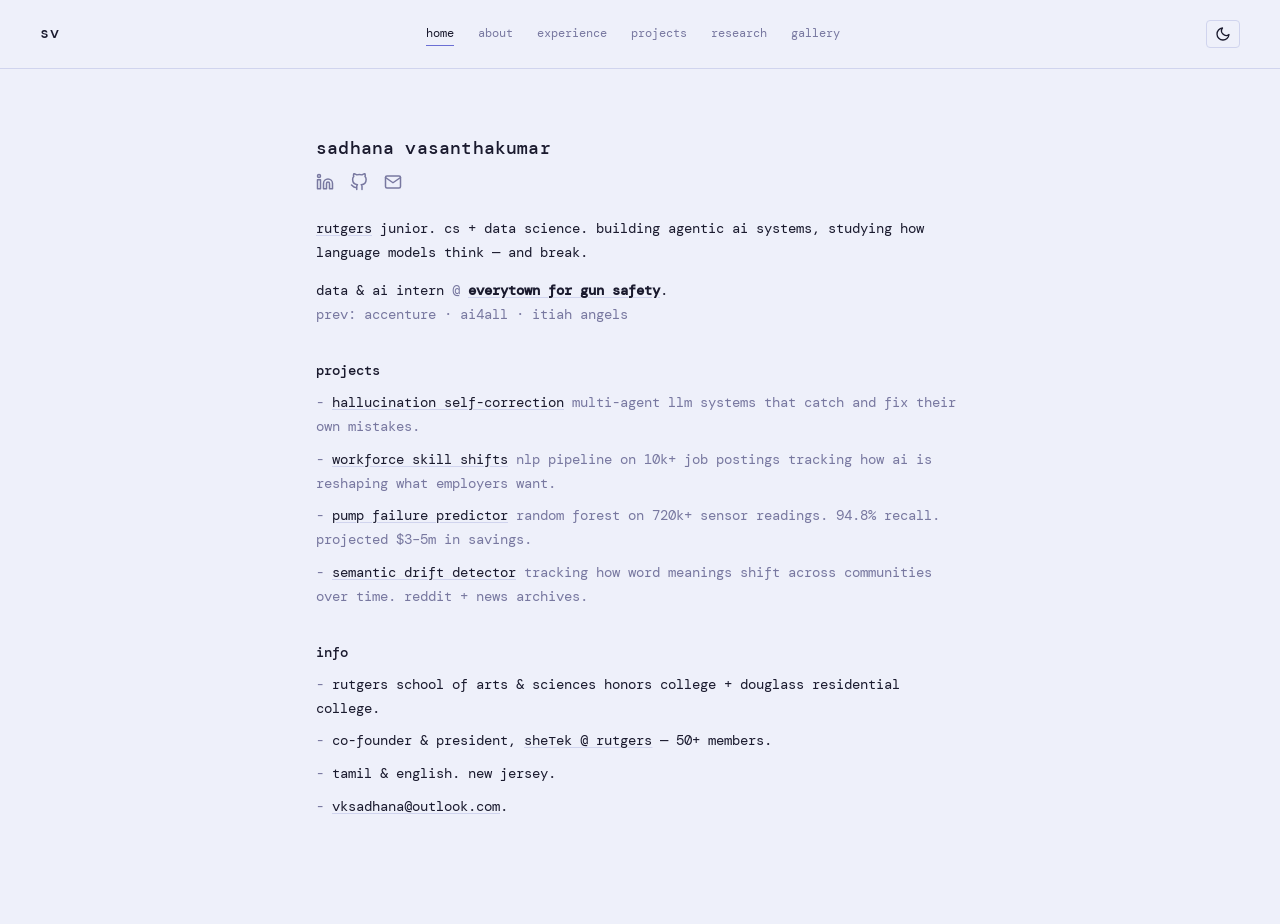
==== index.html @ 6a2e62a0 "Add files via upload" ====
<!DOCTYPE html>
<html lang="en" data-theme="light">
<head>
    <meta charset="UTF-8">
    <meta name="viewport" content="width=device-width, initial-scale=1.0">
    <title>sadhana vasanthakumar</title>
    <link rel="preconnect" href="https://fonts.googleapis.com">
    <link rel="preconnect" href="https://fonts.gstatic.com" crossorigin>
    <link href="https://fonts.googleapis.com/css2?family=DM+Mono:ital,wght@0,300;0,400;0,500;1,300;1,400&family=DM+Sans:ital,opsz,wght@0,9..40,300;0,9..40,400;1,9..40,300&display=swap" rel="stylesheet">
    <link rel="stylesheet" href="style.css">
</head>
<body>
    <nav>
        <div class="nav-left">
            <a href="index.html" class="nav-name">sv</a>
        </div>
        <div class="nav-links">
            <a href="index.html" class="active">home</a>
            <a href="about.html">about</a>
            <a href="experience.html">experience</a>
            <a href="projects.html">projects</a>
            <a href="research.html">research</a>
            <a href="gallery.html">gallery</a>
        </div>
        <button class="theme-toggle" onclick="toggleTheme()" aria-label="toggle dark mode">
            <svg id="moon-icon" xmlns="http://www.w3.org/2000/svg" width="16" height="16" viewBox="0 0 24 24" fill="none" stroke="currentColor" stroke-width="2" stroke-linecap="round" stroke-linejoin="round"><path d="M21 12.79A9 9 0 1 1 11.21 3 7 7 0 0 0 21 12.79z"></path></svg>
            <svg id="sun-icon" xmlns="http://www.w3.org/2000/svg" width="16" height="16" viewBox="0 0 24 24" fill="none" stroke="currentColor" stroke-width="2" stroke-linecap="round" stroke-linejoin="round" style="display:none"><circle cx="12" cy="12" r="5"></circle><line x1="12" y1="1" x2="12" y2="3"></line><line x1="12" y1="21" x2="12" y2="23"></line><line x1="4.22" y1="4.22" x2="5.64" y2="5.64"></line><line x1="18.36" y1="18.36" x2="19.78" y2="19.78"></line><line x1="1" y1="12" x2="3" y2="12"></line><line x1="21" y1="12" x2="23" y2="12"></line><line x1="4.22" y1="19.78" x2="5.64" y2="18.36"></line><line x1="18.36" y1="5.64" x2="19.78" y2="4.22"></line></svg>
        </button>
    </nav>

    <main>
        <h1>sadhana vasanthakumar</h1>

        <div class="social-links">
            <a href="https://www.linkedin.com/in/vksadhana" target="_blank" rel="noopener noreferrer" aria-label="linkedin">
                <svg xmlns="http://www.w3.org/2000/svg" width="18" height="18" viewBox="0 0 24 24" fill="none" stroke="currentColor" stroke-width="2" stroke-linecap="round" stroke-linejoin="round"><path d="M16 8a6 6 0 0 1 6 6v7h-4v-7a2 2 0 0 0-2-2 2 2 0 0 0-2 2v7h-4v-7a6 6 0 0 1 6-6z"></path><rect x="2" y="9" width="4" height="12"></rect><circle cx="4" cy="4" r="2"></circle></svg>
            </a>
            <a href="https://github.com/vksadhana" target="_blank" rel="noopener noreferrer" aria-label="github">
                <svg xmlns="http://www.w3.org/2000/svg" width="18" height="18" viewBox="0 0 24 24" fill="none" stroke="currentColor" stroke-width="2" stroke-linecap="round" stroke-linejoin="round"><path d="M9 19c-5 1.5-5-2.5-7-3m14 6v-3.87a3.37 3.37 0 0 0-.94-2.61c3.14-.35 6.44-1.54 6.44-7A5.44 5.44 0 0 0 20 4.77 5.07 5.07 0 0 0 19.91 1S18.73.65 16 2.48a13.38 13.38 0 0 0-7 0C6.27.65 5.09 1 5.09 1A5.07 5.07 0 0 0 5 4.77a5.44 5.44 0 0 0-1.5 3.78c0 5.42 3.3 6.61 6.44 7A3.37 3.37 0 0 0 9 18.13V22"></path></svg>
            </a>
            <a href="mailto:vksadhana@outlook.com" aria-label="email">
                <svg xmlns="http://www.w3.org/2000/svg" width="18" height="18" viewBox="0 0 24 24" fill="none" stroke="currentColor" stroke-width="2" stroke-linecap="round" stroke-linejoin="round"><path d="M4 4h16c1.1 0 2 .9 2 2v12c0 1.1-.9 2-2 2H4c-1.1 0-2-.9-2-2V6c0-1.1.9-2 2-2z"></path><polyline points="22,6 12,13 2,6"></polyline></svg>
            </a>
        </div>

        <p>
            <a href="https://www.cs.rutgers.edu/" target="_blank" rel="noopener" data-tooltip="cs + data science, 3.94 gpa, honors college">rutgers</a> junior. cs + data science. 
            building agentic ai systems, studying how language models think — and break.
        </p>

        <p>
            data & ai intern <span class="dim">@</span> <a href="https://everytownresearch.org/" target="_blank" rel="noopener" data-tooltip="data & ai intern, summer '26"><strong>everytown for gun safety</strong></a>.<br>
            <span class="dim">
                prev: <a href="https://www.accenture.com" target="_blank" rel="noopener" data-tooltip="ai/ml fellow, predictive maintenance, top 3 @ btt ai studio">accenture</a> ·
                <a href="https://ai-4-all.org/" target="_blank" rel="noopener" data-tooltip="ai/ml fellow & team lead, fraud detection system">ai4all</a> ·
                <a href="https://www.itiah.org/" target="_blank" rel="noopener" data-tooltip="data scientist intern, impact dashboards">itiah angels</a>
            </span>
        </p>

        <h2>projects</h2>
        <ul>
            <li>
                <a href="https://github.com/vksadhana" target="_blank" rel="noopener" data-tooltip="rutgers cs dept, senior thesis">hallucination self-correction</a>
                <span class="dim">multi-agent llm systems that catch and fix their own mistakes.</span>
            </li>
            <li>
                <a href="https://github.com/vksadhana" target="_blank" rel="noopener" data-tooltip="aresty research center, nlp + labor markets">workforce skill shifts</a>
                <span class="dim">nlp pipeline on 10k+ job postings tracking how ai is reshaping what employers want.</span>
            </li>
            <li>
                <a href="https://github.com/vksadhana" target="_blank" rel="noopener" data-tooltip="break through tech x accenture, top 3 finish">pump failure predictor</a>
                <span class="dim">random forest on 720k+ sensor readings. 94.8% recall. projected $3–5m in savings.</span>
            </li>
            <li>
                <a href="https://github.com/vksadhana" target="_blank" rel="noopener" data-tooltip="rutgers ieee ml/ai division">semantic drift detector</a>
                <span class="dim">tracking how word meanings shift across communities over time. reddit + news archives.</span>
            </li>
        </ul>

        <h2>info</h2>
        <ul>
            <li>rutgers school of arts & sciences honors college + douglass residential college.</li>
            <li>co-founder & president, <a href="https://shetek.org" target="_blank" rel="noopener">sheтek @ rutgers</a> — 50+ members.</li>
            <li>tamil & english. new jersey.</li>
            <li><a href="mailto:vksadhana@outlook.com">vksadhana@outlook.com</a>.</li>
        </ul>
    </main>

    <script src="theme.js"></script>
</body>
</html>
---- style.css ----
/* ===== TOKENS ===== */
:root {
    --bg: #EEF0FA;
    --bg-secondary: #E4E7F7;
    --fg: #1a1a2e;
    --dim: #7878a0;
    --link: #1a1a2e;
    --accent: #6B6FD4;
    --hover-bg: #1a1a2e;
    --hover-fg: #EEF0FA;
    --border: #d0d4ee;
    --font-mono: 'DM Mono', 'Menlo', monospace;
    --font-sans: 'DM Sans', sans-serif;
    --tag-bg: #dde0f5;
}

[data-theme="dark"] {
    --bg: #181827;
    --bg-secondary: #22223a;
    --fg: #e8eaf6;
    --dim: #8080aa;
    --link: #e8eaf6;
    --accent: #9b9ef0;
    --hover-bg: #e8eaf6;
    --hover-fg: #181827;
    --border: #2e2e4a;
    --tag-bg: #2a2a44;
}

/* ===== RESET ===== */
*, *::before, *::after { box-sizing: border-box; }

html { font-size: 16px; height: 100%; scroll-behavior: smooth; }

body {
    background: var(--bg);
    color: var(--fg);
    font-family: var(--font-mono);
    font-size: clamp(0.72rem, 1.4vw, 0.88rem);
    line-height: 1.7;
    margin: 0;
    padding: 0;
    transition: background 0.3s ease, color 0.3s ease;
}

/* ===== NAV ===== */
nav {
    display: flex;
    align-items: center;
    justify-content: space-between;
    padding: 1.25rem 2.5rem;
    border-bottom: 1px solid var(--border);
    position: sticky;
    top: 0;
    background: var(--bg);
    z-index: 100;
    transition: background 0.3s ease;
}

.nav-name {
    font-weight: 500;
    font-size: 0.95rem;
    letter-spacing: 0.05em;
    color: var(--fg);
    text-decoration: none;
}

.nav-links {
    display: flex;
    gap: 1.5rem;
    flex-wrap: wrap;
}

.nav-links a {
    color: var(--dim);
    text-decoration: none;
    font-size: 0.78rem;
    transition: color 0.15s ease;
    position: relative;
}

.nav-links a::after {
    content: '';
    position: absolute;
    bottom: -2px;
    left: 0;
    width: 0;
    height: 1px;
    background: var(--accent);
    transition: width 0.2s ease;
}

.nav-links a:hover,
.nav-links a.active {
    color: var(--fg);
}

.nav-links a:hover::after,
.nav-links a.active::after {
    width: 100%;
}

.theme-toggle {
    background: none;
    border: 1px solid var(--border);
    color: var(--fg);
    cursor: pointer;
    padding: 0.3rem 0.5rem;
    border-radius: 4px;
    display: flex;
    align-items: center;
    transition: border-color 0.2s, background 0.2s;
}

.theme-toggle:hover {
    background: var(--bg-secondary);
}

/* ===== MAIN ===== */
main {
    width: fit-content;
    max-width: min(680px, 90vw);
    margin: 0 auto;
    padding: 4rem 1rem 6rem;
}

h1 {
    font-weight: 500;
    font-size: clamp(1rem, 2vw, 1.15rem);
    margin: 0 0 0.6rem 0;
    letter-spacing: 0.01em;
}

h2 {
    font-weight: 500;
    font-size: inherit;
    margin: 2rem 0 0.5rem;
}

p {
    margin: 0 0 0.9rem;
}

ul {
    list-style: none;
    padding: 0;
    margin: 0;
}

li {
    margin-bottom: 0.55rem;
    padding-left: 0;
}

li::before {
    content: "- ";
    color: var(--dim);
}

/* ===== LINKS ===== */
a {
    color: var(--link);
    text-decoration: underline;
    text-underline-offset: 2px;
    text-decoration-color: var(--border);
    transition: background 0.15s, color 0.15s, text-decoration-color 0.15s;
    position: relative;
}

a:hover {
    background: var(--hover-bg);
    color: var(--hover-fg);
    text-decoration: none;
    border-radius: 2px;
    padding: 0 2px;
    margin: 0 -2px;
}

/* ===== TOOLTIP ===== */
[data-tooltip] {
    position: relative;
}

[data-tooltip]::after {
    content: attr(data-tooltip);
    position: absolute;
    bottom: calc(100% + 6px);
    left: 50%;
    transform: translateX(-50%);
    background: var(--hover-bg);
    color: var(--hover-fg);
    padding: 0.2rem 0.55rem;
    font-size: 0.68rem;
    white-space: nowrap;
    border-radius: 3px;
    opacity: 0;
    pointer-events: none;
    transition: opacity 0.18s ease, transform 0.18s ease;
    transform: translateX(-50%) translateY(4px);
    z-index: 10;
}

[data-tooltip]:hover::after {
    opacity: 1;
    transform: translateX(-50%) translateY(0);
}

/* ===== SOCIAL ICONS ===== */
.social-links {
    display: flex;
    gap: 1rem;
    margin-bottom: 1.6rem;
    align-items: center;
}

.social-links a {
    color: var(--dim);
    text-decoration: none;
    display: flex;
    align-items: center;
    padding: 0;
    margin: 0;
    transition: color 0.15s;
}

.social-links a:hover {
    color: var(--fg);
    background: none;
    padding: 0;
    margin: 0;
}

/* ===== DIM ===== */
.dim {
    color: var(--dim);
}

.dim a {
    color: var(--dim);
    text-decoration-color: transparent;
}

.dim a:hover {
    background: var(--hover-bg);
    color: var(--hover-fg);
}

/* ===== SELECTION ===== */
::selection {
    background: var(--fg);
    color: var(--bg);
}

/* ===== PAGE SECTIONS (for inner pages) ===== */
.page-main {
    max-width: min(780px, 90vw);
    margin: 0 auto;
    padding: 3.5rem 1rem 6rem;
}

.page-title {
    font-size: clamp(0.9rem, 2vw, 1.05rem);
    font-weight: 500;
    margin: 0 0 2.5rem;
    color: var(--dim);
}

/* ===== EXPERIENCE CARDS ===== */
.exp-list {
    display: flex;
    flex-direction: column;
    gap: 2.5rem;
}

.exp-item {
    border-left: 2px solid var(--border);
    padding-left: 1.2rem;
    transition: border-color 0.2s;
}

.exp-item:hover {
    border-color: var(--accent);
}

.exp-header {
    display: flex;
    justify-content: space-between;
    align-items: baseline;
    flex-wrap: wrap;
    gap: 0.5rem;
    margin-bottom: 0.25rem;
}

.exp-role {
    font-weight: 500;
    font-size: inherit;
}

.exp-date {
    color: var(--dim);
    font-size: 0.75rem;
}

.exp-org {
    color: var(--dim);
    margin-bottom: 0.5rem;
    font-size: 0.82rem;
}

.exp-desc {
    font-size: 0.82rem;
    line-height: 1.65;
    color: var(--fg);
    opacity: 0.85;
}

/* ===== TAGS ===== */
.tags {
    display: flex;
    flex-wrap: wrap;
    gap: 0.4rem;
    margin-top: 0.6rem;
}

.tag {
    background: var(--tag-bg);
    color: var(--dim);
    padding: 0.15rem 0.5rem;
    border-radius: 3px;
    font-size: 0.68rem;
}

/* ===== PROJECT CARDS ===== */
.project-grid {
    display: grid;
    grid-template-columns: repeat(auto-fill, minmax(300px, 1fr));
    gap: 1.5rem;
    margin-top: 1rem;
}

.project-card {
    border: 1px solid var(--border);
    padding: 1.2rem 1.3rem;
    border-radius: 6px;
    transition: border-color 0.2s, transform 0.2s;
    background: var(--bg);
}

.project-card:hover {
    border-color: var(--accent);
    transform: translateY(-2px);
}

.project-card h3 {
    font-size: inherit;
    font-weight: 500;
    margin: 0 0 0.4rem;
}

.project-card h3 a {
    text-decoration: none;
    color: var(--fg);
}

.project-card h3 a:hover {
    background: none;
    color: var(--accent);
    padding: 0;
    margin: 0;
}

.project-card p {
    color: var(--dim);
    font-size: 0.8rem;
    margin: 0 0 0.8rem;
    line-height: 1.6;
}

/* ===== RESEARCH ===== */
.research-item {
    margin-bottom: 2.5rem;
    padding-bottom: 2.5rem;
    border-bottom: 1px solid var(--border);
}

.research-item:last-child {
    border-bottom: none;
}

.research-item h3 {
    font-size: inherit;
    font-weight: 500;
    margin: 0 0 0.3rem;
}

.research-item .venue {
    color: var(--accent);
    font-size: 0.78rem;
    margin-bottom: 0.5rem;
}

.research-item p {
    font-size: 0.82rem;
    color: var(--dim);
    margin: 0 0 0.7rem;
}

/* ===== GALLERY ===== */
.gallery-grid {
    display: grid;
    grid-template-columns: repeat(auto-fill, minmax(220px, 1fr));
    gap: 1rem;
    margin-top: 1rem;
}

.gallery-item {
    aspect-ratio: 1;
    background: var(--bg-secondary);
    border-radius: 5px;
    border: 1px solid var(--border);
    overflow: hidden;
    position: relative;
    transition: transform 0.2s;
}

.gallery-item:hover {
    transform: scale(1.02);
}

.gallery-item img {
    width: 100%;
    height: 100%;
    object-fit: cover;
}

.gallery-placeholder {
    width: 100%;
    height: 100%;
    display: flex;
    align-items: center;
    justify-content: center;
    color: var(--dim);
    font-size: 0.75rem;
    text-align: center;
    padding: 1rem;
}

/* ===== ABOUT PAGE ===== */
.about-grid {
    display: grid;
    grid-template-columns: 1fr 1fr;
    gap: 3rem;
    align-items: start;
}

@media (max-width: 600px) {
    .about-grid {
        grid-template-columns: 1fr;
    }
    nav {
        padding: 1rem 1.2rem;
    }
    .nav-links {
        gap: 0.9rem;
    }
}

.about-text p {
    margin-bottom: 1rem;
    font-size: 0.85rem;
    line-height: 1.75;
}

.about-photo {
    background: var(--bg-secondary);
    border: 1px solid var(--border);
    border-radius: 6px;
    aspect-ratio: 3/4;
    display: flex;
    align-items: center;
    justify-content: center;
    color: var(--dim);
    font-size: 0.75rem;
}

.about-photo img {
    width: 100%;
    height: 100%;
    object-fit: cover;
    border-radius: 6px;
}

/* ===== FADE IN ===== */
@keyframes fadeUp {
    from { opacity: 0; transform: translateY(12px); }
    to { opacity: 1; transform: translateY(0); }
}

main, .page-main {
    animation: fadeUp 0.4s ease forwards;
}
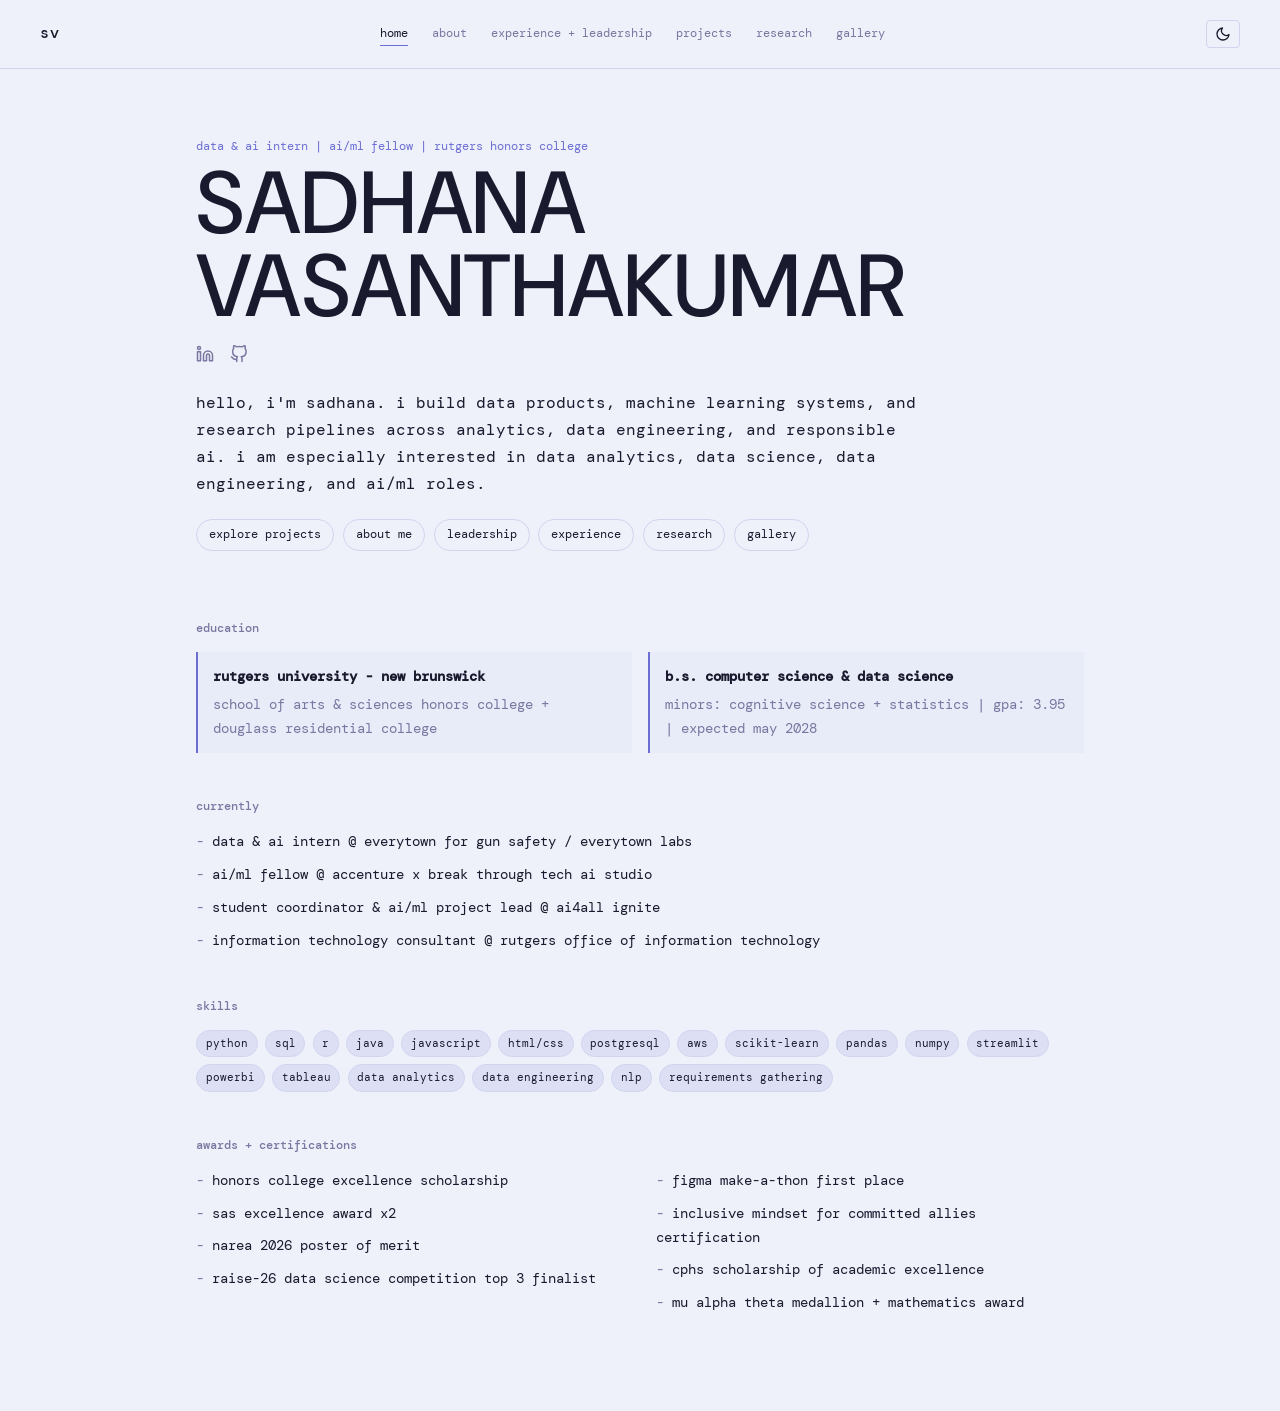
==== commit 384f79a7: "Add files via upload" ====
--- a/index.html
+++ b/index.html
@@ -4,9 +4,10 @@
     <meta charset="UTF-8">
     <meta name="viewport" content="width=device-width, initial-scale=1.0">
     <title>sadhana vasanthakumar</title>
+    <link rel="icon" type="image/png" href="./icon.png">
     <link rel="preconnect" href="https://fonts.googleapis.com">
     <link rel="preconnect" href="https://fonts.gstatic.com" crossorigin>
-    <link href="https://fonts.googleapis.com/css2?family=DM+Mono:ital,wght@0,300;0,400;0,500;1,300;1,400&family=DM+Sans:ital,opsz,wght@0,9..40,300;0,9..40,400;1,9..40,300&display=swap" rel="stylesheet">
+    <link href="https://fonts.googleapis.com/css2?family=DM+Mono:ital,wght@0,300;0,400;0,500;1,300;1,400&family=DM+Sans:ital,opsz,wght@0,9..40,300;0,9..40,400;0,9..40,500;1,9..40,300&display=swap" rel="stylesheet">
     <link rel="stylesheet" href="style.css">
 </head>
 <body>
@@ -17,7 +18,7 @@
         <div class="nav-links">
             <a href="index.html" class="active">home</a>
             <a href="about.html">about</a>
-            <a href="experience.html">experience</a>
+            <a href="experience.html">experience + leadership</a>
             <a href="projects.html">projects</a>
             <a href="research.html">research</a>
             <a href="gallery.html">gallery</a>
@@ -28,62 +29,80 @@
         </button>
     </nav>
 
-    <main>
-        <h1>sadhana vasanthakumar</h1>
+    <main class="home-main">
+        <section class="home-hero">
+            <p class="eyebrow">data & ai intern | ai/ml fellow | rutgers honors college</p>
+            <h1>SADHANA VASANTHAKUMAR</h1>
 
-        <div class="social-links">
-            <a href="https://www.linkedin.com/in/vksadhana" target="_blank" rel="noopener noreferrer" aria-label="linkedin">
-                <svg xmlns="http://www.w3.org/2000/svg" width="18" height="18" viewBox="0 0 24 24" fill="none" stroke="currentColor" stroke-width="2" stroke-linecap="round" stroke-linejoin="round"><path d="M16 8a6 6 0 0 1 6 6v7h-4v-7a2 2 0 0 0-2-2 2 2 0 0 0-2 2v7h-4v-7a6 6 0 0 1 6-6z"></path><rect x="2" y="9" width="4" height="12"></rect><circle cx="4" cy="4" r="2"></circle></svg>
-            </a>
-            <a href="https://github.com/vksadhana" target="_blank" rel="noopener noreferrer" aria-label="github">
-                <svg xmlns="http://www.w3.org/2000/svg" width="18" height="18" viewBox="0 0 24 24" fill="none" stroke="currentColor" stroke-width="2" stroke-linecap="round" stroke-linejoin="round"><path d="M9 19c-5 1.5-5-2.5-7-3m14 6v-3.87a3.37 3.37 0 0 0-.94-2.61c3.14-.35 6.44-1.54 6.44-7A5.44 5.44 0 0 0 20 4.77 5.07 5.07 0 0 0 19.91 1S18.73.65 16 2.48a13.38 13.38 0 0 0-7 0C6.27.65 5.09 1 5.09 1A5.07 5.07 0 0 0 5 4.77a5.44 5.44 0 0 0-1.5 3.78c0 5.42 3.3 6.61 6.44 7A3.37 3.37 0 0 0 9 18.13V22"></path></svg>
-            </a>
-            <a href="mailto:vksadhana@outlook.com" aria-label="email">
-                <svg xmlns="http://www.w3.org/2000/svg" width="18" height="18" viewBox="0 0 24 24" fill="none" stroke="currentColor" stroke-width="2" stroke-linecap="round" stroke-linejoin="round"><path d="M4 4h16c1.1 0 2 .9 2 2v12c0 1.1-.9 2-2 2H4c-1.1 0-2-.9-2-2V6c0-1.1.9-2 2-2z"></path><polyline points="22,6 12,13 2,6"></polyline></svg>
-            </a>
-        </div>
+            <div class="social-links">
+                <a href="https://www.linkedin.com/in/vksadhana" target="_blank" rel="noopener noreferrer" aria-label="linkedin">
+                    <svg xmlns="http://www.w3.org/2000/svg" width="18" height="18" viewBox="0 0 24 24" fill="none" stroke="currentColor" stroke-width="2" stroke-linecap="round" stroke-linejoin="round"><path d="M16 8a6 6 0 0 1 6 6v7h-4v-7a2 2 0 0 0-2-2 2 2 0 0 0-2 2v7h-4v-7a6 6 0 0 1 6-6z"></path><rect x="2" y="9" width="4" height="12"></rect><circle cx="4" cy="4" r="2"></circle></svg>
+                </a>
+                <a href="https://github.com/vksadhana" target="_blank" rel="noopener noreferrer" aria-label="github">
+                    <svg xmlns="http://www.w3.org/2000/svg" width="18" height="18" viewBox="0 0 24 24" fill="none" stroke="currentColor" stroke-width="2" stroke-linecap="round" stroke-linejoin="round"><path d="M9 19c-5 1.5-5-2.5-7-3m14 6v-3.87a3.37 3.37 0 0 0-.94-2.61c3.14-.35 6.44-1.54 6.44-7A5.44 5.44 0 0 0 20 4.77 5.07 5.07 0 0 0 19.91 1S18.73.65 16 2.48a13.38 13.38 0 0 0-7 0C6.27.65 5.09 1 5.09 1A5.07 5.07 0 0 0 5 4.77a5.44 5.44 0 0 0-1.5 3.78c0 5.42 3.3 6.61 6.44 7A3.37 3.37 0 0 0 9 18.13V22"></path></svg>
+                </a>
+            </div>
 
-        <p>
-            <a href="https://www.cs.rutgers.edu/" target="_blank" rel="noopener" data-tooltip="cs + data science, 3.94 gpa, honors college">rutgers</a> junior. cs + data science. 
-            building agentic ai systems, studying how language models think — and break.
-        </p>
+            <p class="home-bio">
+                hello, i'm sadhana. i build data products, machine learning systems, and research pipelines across analytics, data engineering, and responsible ai. i am especially interested in data analytics, data science, data engineering, and ai/ml roles.
+            </p>
 
-        <p>
-            data & ai intern <span class="dim">@</span> <a href="https://everytownresearch.org/" target="_blank" rel="noopener" data-tooltip="data & ai intern, summer '26"><strong>everytown for gun safety</strong></a>.<br>
-            <span class="dim">
-                prev: <a href="https://www.accenture.com" target="_blank" rel="noopener" data-tooltip="ai/ml fellow, predictive maintenance, top 3 @ btt ai studio">accenture</a> ·
-                <a href="https://ai-4-all.org/" target="_blank" rel="noopener" data-tooltip="ai/ml fellow & team lead, fraud detection system">ai4all</a> ·
-                <a href="https://www.itiah.org/" target="_blank" rel="noopener" data-tooltip="data scientist intern, impact dashboards">itiah angels</a>
-            </span>
-        </p>
+            <div class="home-links" aria-label="quick navigation">
+                <a href="projects.html">explore projects</a>
+                <a href="about.html">about me</a>
+                <a href="experience.html#leadership">leadership</a>
+                <a href="experience.html#work">experience</a>
+                <a href="research.html">research</a>
+                <a href="gallery.html">gallery</a>
+            </div>
+        </section>
 
-        <h2>projects</h2>
-        <ul>
-            <li>
-                <a href="https://github.com/vksadhana" target="_blank" rel="noopener" data-tooltip="rutgers cs dept, senior thesis">hallucination self-correction</a>
-                <span class="dim">multi-agent llm systems that catch and fix their own mistakes.</span>
-            </li>
-            <li>
-                <a href="https://github.com/vksadhana" target="_blank" rel="noopener" data-tooltip="aresty research center, nlp + labor markets">workforce skill shifts</a>
-                <span class="dim">nlp pipeline on 10k+ job postings tracking how ai is reshaping what employers want.</span>
-            </li>
-            <li>
-                <a href="https://github.com/vksadhana" target="_blank" rel="noopener" data-tooltip="break through tech x accenture, top 3 finish">pump failure predictor</a>
-                <span class="dim">random forest on 720k+ sensor readings. 94.8% recall. projected $3–5m in savings.</span>
-            </li>
-            <li>
-                <a href="https://github.com/vksadhana" target="_blank" rel="noopener" data-tooltip="rutgers ieee ml/ai division">semantic drift detector</a>
-                <span class="dim">tracking how word meanings shift across communities over time. reddit + news archives.</span>
-            </li>
-        </ul>
+        <section class="home-panel">
+            <h2>education</h2>
+            <div class="mini-grid">
+                <div>
+                    <strong>rutgers university - new brunswick</strong>
+                    <span>school of arts & sciences honors college + douglass residential college</span>
+                </div>
+                <div>
+                    <strong>b.s. computer science & data science</strong>
+                    <span>minors: cognitive science + statistics | gpa: 3.95 | expected may 2028</span>
+                </div>
+            </div>
+        </section>
 
-        <h2>info</h2>
-        <ul>
-            <li>rutgers school of arts & sciences honors college + douglass residential college.</li>
-            <li>co-founder & president, <a href="https://shetek.org" target="_blank" rel="noopener">sheтek @ rutgers</a> — 50+ members.</li>
-            <li>tamil & english. new jersey.</li>
-            <li><a href="mailto:vksadhana@outlook.com">vksadhana@outlook.com</a>.</li>
-        </ul>
+        <section class="home-panel">
+            <h2>currently</h2>
+            <ul class="compact-list">
+                <li>data & ai intern @ everytown for gun safety / everytown labs</li>
+                <li>ai/ml fellow @ accenture x break through tech ai studio</li>
+                <li>student coordinator & ai/ml project lead @ ai4all ignite</li>
+                <li>information technology consultant @ rutgers office of information technology</li>
+            </ul>
+        </section>
+
+        <section class="home-panel">
+            <h2>skills</h2>
+            <div class="skill-cloud">
+                <span>python</span><span>sql</span><span>r</span><span>java</span><span>javascript</span><span>html/css</span>
+                <span>postgresql</span><span>aws</span><span>scikit-learn</span><span>pandas</span><span>numpy</span><span>streamlit</span>
+                <span>powerbi</span><span>tableau</span><span>data analytics</span><span>data engineering</span><span>nlp</span><span>requirements gathering</span>
+            </div>
+        </section>
+
+        <section class="home-panel">
+            <h2>awards + certifications</h2>
+            <ul class="compact-list two-col">
+                <li>honors college excellence scholarship</li>
+                <li>sas excellence award x2</li>
+                <li>narea 2026 poster of merit</li>
+                <li>raise-26 data science competition top 3 finalist</li>
+                <li>figma make-a-thon first place</li>
+                <li>inclusive mindset for committed allies certification</li>
+                <li>cphs scholarship of academic excellence</li>
+                <li>mu alpha theta medallion + mathematics award</li>
+            </ul>
+        </section>
     </main>
 
     <script src="theme.js"></script>
--- a/style.css
+++ b/style.css
@@ -377,32 +377,260 @@
 }
 
 /* ===== RESEARCH ===== */
+.research-intro {
+    max-width: 620px;
+    margin: -1.2rem 0 2.2rem;
+}
+
+.research-intro p {
+    color: var(--dim);
+    font-size: 0.84rem;
+    line-height: 1.75;
+}
+
+.research-timeline {
+    position: relative;
+    display: flex;
+    flex-direction: column;
+    gap: 1.35rem;
+    padding-left: 1.45rem;
+}
+
+.research-timeline::before {
+    content: '';
+    position: absolute;
+    top: 0.35rem;
+    bottom: 0.35rem;
+    left: 0.35rem;
+    width: 1px;
+    background: linear-gradient(to bottom, transparent, var(--accent) 9%, var(--border) 88%, transparent);
+}
+
 .research-item {
-    margin-bottom: 2.5rem;
-    padding-bottom: 2.5rem;
-    border-bottom: 1px solid var(--border);
-}
-
-.research-item:last-child {
-    border-bottom: none;
+    position: relative;
+}
+
+.research-item::before {
+    content: '';
+    position: absolute;
+    top: 0.55rem;
+    left: -1.32rem;
+    width: 0.58rem;
+    height: 0.58rem;
+    border: 1px solid var(--accent);
+    border-radius: 50%;
+    background: var(--bg);
+    box-shadow: 0 0 0 5px var(--bg);
+    transition: background 0.2s ease, transform 0.2s ease;
+}
+
+.research-item:hover::before {
+    background: var(--accent);
+    transform: scale(1.18);
+}
+
+.research-date {
+    color: var(--accent);
+    font-size: 0.68rem;
+    letter-spacing: 0.04em;
+    margin: 0 0 0.45rem;
+}
+
+.research-card {
+    display: grid;
+    grid-template-columns: minmax(92px, 0.42fr) minmax(0, 1fr);
+    gap: 1rem;
+    align-items: stretch;
+    border: 1px solid var(--border);
+    border-radius: 8px;
+    background: color-mix(in srgb, var(--bg) 84%, var(--bg-secondary));
+    padding: 0.95rem;
+    overflow: hidden;
+    transition: border-color 0.2s ease, transform 0.2s ease, box-shadow 0.2s ease;
+}
+
+.research-card:hover {
+    border-color: var(--accent);
+    transform: translateY(-3px);
+    box-shadow: 0 16px 30px rgba(26, 26, 46, 0.08);
+}
+
+[data-theme="dark"] .research-card:hover {
+    box-shadow: 0 16px 30px rgba(0, 0, 0, 0.22);
+}
+
+.research-visual {
+    min-height: 132px;
+    border-radius: 6px;
+    border: 1px solid var(--border);
+    background:
+        linear-gradient(145deg, color-mix(in srgb, var(--accent) 20%, transparent), transparent 55%),
+        var(--bg-secondary);
+    display: flex;
+    align-items: center;
+    justify-content: center;
+    position: relative;
+    overflow: hidden;
+}
+
+.research-visual::after {
+    content: '';
+    position: absolute;
+    inset: auto -20% -35% 18%;
+    height: 58%;
+    border-radius: 50%;
+    background: color-mix(in srgb, var(--accent) 18%, transparent);
+    transition: transform 0.25s ease, opacity 0.25s ease;
+}
+
+.research-card:hover .research-visual::after {
+    transform: translateY(-10px) scale(1.08);
+    opacity: 0.85;
+}
+
+.research-visual svg {
+    width: min(78%, 104px);
+    height: auto;
+    position: relative;
+    z-index: 1;
+    fill: none;
+    stroke: var(--fg);
+    stroke-width: 4;
+    stroke-linecap: round;
+    stroke-linejoin: round;
+    opacity: 0.82;
+    transition: transform 0.25s ease, stroke 0.25s ease;
+}
+
+.research-card:hover .research-visual svg {
+    stroke: var(--accent);
+    transform: translateY(-3px) scale(1.04);
+}
+
+.research-content {
+    min-width: 0;
+}
+
+.research-kicker {
+    color: var(--dim);
+    font-size: 0.68rem;
+    letter-spacing: 0.03em;
+    margin: 0 0 0.2rem;
 }
 
 .research-item h3 {
-    font-size: inherit;
+    font-size: clamp(0.92rem, 1.9vw, 1.05rem);
     font-weight: 500;
-    margin: 0 0 0.3rem;
+    margin: 0 0 0.2rem;
+    line-height: 1.35;
 }
 
 .research-item .venue {
     color: var(--accent);
-    font-size: 0.78rem;
-    margin-bottom: 0.5rem;
+    font-size: 0.76rem;
+    margin-bottom: 0.55rem;
 }
 
 .research-item p {
-    font-size: 0.82rem;
+    font-size: 0.8rem;
     color: var(--dim);
     margin: 0 0 0.7rem;
+    line-height: 1.66;
+}
+
+.research-hover {
+    max-height: 0;
+    overflow: hidden;
+    color: var(--fg);
+    font-size: 0.73rem;
+    opacity: 0;
+    border-left: 2px solid var(--accent);
+    padding-left: 0.65rem;
+    margin: 0;
+    transition: max-height 0.28s ease, opacity 0.2s ease, margin 0.2s ease;
+}
+
+.research-card:hover .research-hover,
+.research-card:focus-within .research-hover {
+    max-height: 4rem;
+    opacity: 0.82;
+    margin: 0.15rem 0 0.85rem;
+}
+
+.robot-visual {
+    background:
+        linear-gradient(145deg, rgba(107, 111, 212, 0.2), transparent 56%),
+        linear-gradient(35deg, transparent 0 42%, rgba(107, 111, 212, 0.12) 42% 45%, transparent 45%),
+        var(--bg-secondary);
+}
+
+.fairness-visual {
+    background:
+        radial-gradient(circle at 72% 28%, rgba(107, 111, 212, 0.22), transparent 26%),
+        var(--bg-secondary);
+}
+
+.education-visual {
+    background:
+        linear-gradient(180deg, rgba(107, 111, 212, 0.16), transparent),
+        repeating-linear-gradient(0deg, transparent 0 13px, rgba(107, 111, 212, 0.09) 13px 14px),
+        var(--bg-secondary);
+}
+
+.art-visual {
+    background:
+        radial-gradient(circle at 50% 48%, rgba(107, 111, 212, 0.2), transparent 36%),
+        conic-gradient(from 130deg, transparent, rgba(107, 111, 212, 0.13), transparent 55%),
+        var(--bg-secondary);
+}
+
+.language-visual {
+    background:
+        linear-gradient(120deg, rgba(107, 111, 212, 0.18), transparent 48%),
+        repeating-linear-gradient(90deg, transparent 0 15px, rgba(107, 111, 212, 0.08) 15px 16px),
+        var(--bg-secondary);
+}
+
+.market-visual {
+    background:
+        linear-gradient(160deg, rgba(107, 111, 212, 0.18), transparent 45%),
+        repeating-linear-gradient(90deg, transparent 0 18px, rgba(107, 111, 212, 0.08) 18px 19px),
+        var(--bg-secondary);
+}
+
+.review-visual {
+    background:
+        linear-gradient(145deg, rgba(107, 111, 212, 0.16), transparent 56%),
+        repeating-linear-gradient(0deg, transparent 0 16px, rgba(107, 111, 212, 0.08) 16px 17px),
+        var(--bg-secondary);
+}
+
+@media (max-width: 700px) {
+    .research-timeline {
+        padding-left: 1rem;
+    }
+
+    .research-timeline::before {
+        left: 0.15rem;
+    }
+
+    .research-item::before {
+        left: -1.12rem;
+    }
+
+    .research-card {
+        grid-template-columns: 1fr;
+        gap: 0.85rem;
+    }
+
+    .research-visual {
+        min-height: 118px;
+        aspect-ratio: 16 / 9;
+    }
+
+    .research-card:hover {
+        transform: translateY(-2px);
+    }
 }
 
 /* ===== GALLERY ===== */
@@ -499,3 +727,343 @@
 main, .page-main {
     animation: fadeUp 0.4s ease forwards;
 }
+
+/* ===== 2026 CONTENT REFRESH ===== */
+.home-main {
+    width: min(920px, 92vw);
+    max-width: none;
+}
+
+.wide-page {
+    max-width: min(1040px, 92vw);
+}
+
+.home-hero {
+    padding: 0.25rem 0 1.5rem;
+}
+
+.eyebrow {
+    color: var(--accent);
+    font-size: 0.72rem;
+    margin-bottom: 0.35rem;
+}
+
+.home-hero h1,
+.about-text h1 {
+    font-family: var(--font-sans);
+    font-size: clamp(2.25rem, 7vw, 5.5rem);
+    font-weight: 500;
+    line-height: 0.95;
+    margin: 0 0 1rem;
+}
+
+.about-text h1 {
+    font-size: clamp(1.45rem, 3vw, 2.3rem);
+    line-height: 1.05;
+}
+
+.home-bio {
+    max-width: 720px;
+    font-size: clamp(0.9rem, 1.5vw, 1rem);
+    color: var(--fg);
+}
+
+.home-links,
+.tab-bar {
+    display: flex;
+    flex-wrap: wrap;
+    gap: 0.55rem;
+    margin: 1.35rem 0 0;
+}
+
+.home-links a,
+.tab-bar a,
+.ghost-link {
+    border: 1px solid var(--border);
+    border-radius: 999px;
+    color: var(--fg);
+    font-size: 0.72rem;
+    padding: 0.32rem 0.75rem;
+    text-decoration: none;
+}
+
+.home-links a:hover,
+.tab-bar a:hover,
+.ghost-link:hover {
+    border-color: var(--accent);
+    background: var(--hover-bg);
+    color: var(--hover-fg);
+    margin: 0;
+    padding: 0.32rem 0.75rem;
+}
+
+.home-panel,
+.section-block {
+    margin-top: 2.7rem;
+}
+
+.home-panel h2,
+.section-block h2 {
+    color: var(--dim);
+    font-size: 0.78rem;
+    margin-bottom: 0.8rem;
+}
+
+.mini-grid {
+    display: grid;
+    grid-template-columns: repeat(2, minmax(0, 1fr));
+    gap: 1rem;
+}
+
+.mini-grid div,
+.award-card {
+    border-left: 2px solid var(--accent);
+    background: color-mix(in srgb, var(--bg-secondary) 58%, transparent);
+    padding: 0.8rem 0.95rem;
+}
+
+.mini-grid strong,
+.mini-grid span {
+    display: block;
+}
+
+.mini-grid span {
+    color: var(--dim);
+    margin-top: 0.25rem;
+}
+
+.compact-list.two-col {
+    columns: 2;
+    column-gap: 2rem;
+}
+
+.skill-cloud {
+    display: flex;
+    flex-wrap: wrap;
+    gap: 0.45rem;
+}
+
+.skill-cloud span {
+    background: var(--tag-bg);
+    border: 1px solid var(--border);
+    border-radius: 999px;
+    color: var(--fg);
+    font-size: 0.7rem;
+    padding: 0.2rem 0.55rem;
+}
+
+.about-page {
+    max-width: min(960px, 92vw);
+}
+
+.about-page .about-grid {
+    grid-template-columns: minmax(240px, 0.82fr) minmax(0, 1.18fr);
+    gap: 2.2rem;
+    align-items: stretch;
+}
+
+.about-page .about-photo {
+    aspect-ratio: 4 / 5;
+    min-height: 420px;
+}
+
+.about-text {
+    align-self: center;
+}
+
+.info-board,
+.award-grid {
+    display: grid;
+    grid-template-columns: repeat(auto-fit, minmax(220px, 1fr));
+    gap: 0.85rem;
+    margin-top: 2.5rem;
+}
+
+.info-board div {
+    border: 1px solid var(--border);
+    border-radius: 6px;
+    padding: 0.9rem;
+    background: color-mix(in srgb, var(--bg-secondary) 45%, transparent);
+}
+
+.info-board h2 {
+    margin-top: 0;
+}
+
+.info-board p {
+    color: var(--dim);
+    font-size: 0.8rem;
+    margin: 0;
+}
+
+.side-jump {
+    position: fixed;
+    top: 45%;
+    left: 1.2rem;
+    display: flex;
+    flex-direction: column;
+    gap: 0.45rem;
+    z-index: 60;
+}
+
+.side-jump a {
+    border-left: 3px solid var(--border);
+    color: var(--dim);
+    font-size: 0.68rem;
+    padding: 0.15rem 0 0.15rem 0.5rem;
+    text-decoration: none;
+}
+
+.side-jump a:hover {
+    border-color: var(--accent);
+    background: transparent;
+    color: var(--fg);
+    margin: 0;
+    padding: 0.15rem 0 0.15rem 0.5rem;
+}
+
+.exp-item {
+    background: color-mix(in srgb, var(--bg-secondary) 35%, transparent);
+    border: 1px solid var(--border);
+    border-left: 3px solid var(--border);
+    border-radius: 8px;
+    padding: 1rem 1.1rem;
+}
+
+.exp-role {
+    font-family: var(--font-sans);
+    font-size: clamp(1rem, 1.8vw, 1.2rem);
+    letter-spacing: 0;
+}
+
+.exp-desc {
+    max-width: 880px;
+}
+
+.page-heading-row {
+    align-items: baseline;
+    display: flex;
+    justify-content: space-between;
+    gap: 1rem;
+}
+
+.project-grid {
+    grid-template-columns: repeat(auto-fill, minmax(280px, 1fr));
+}
+
+.project-card {
+    min-height: 235px;
+    display: flex;
+    flex-direction: column;
+}
+
+.project-card .tags {
+    margin-top: auto;
+}
+
+.project-card.featured {
+    border-color: color-mix(in srgb, var(--accent) 55%, var(--border));
+}
+
+.project-topline {
+    display: flex;
+    justify-content: space-between;
+    gap: 0.6rem;
+    color: var(--accent);
+    font-size: 0.66rem;
+    margin-bottom: 0.7rem;
+}
+
+.research-grid {
+    display: grid;
+    gap: 1rem;
+}
+
+.research-card.compact {
+    grid-template-columns: 76px minmax(0, 1fr);
+    padding: 1rem;
+}
+
+.research-card.highlight {
+    border-color: color-mix(in srgb, var(--accent) 60%, var(--border));
+}
+
+.logo-slot {
+    align-items: center;
+    aspect-ratio: 1;
+    background: var(--bg-secondary);
+    border: 1px solid var(--border);
+    border-radius: 8px;
+    color: var(--accent);
+    display: flex;
+    font-family: var(--font-sans);
+    font-size: 1.05rem;
+    justify-content: center;
+    text-transform: uppercase;
+}
+
+details {
+    border-left: 2px solid var(--accent);
+    color: var(--dim);
+    font-size: 0.74rem;
+    margin: 0.7rem 0;
+    padding-left: 0.75rem;
+}
+
+summary {
+    color: var(--fg);
+    cursor: pointer;
+}
+
+.gallery-card {
+    display: flex;
+    flex-direction: column;
+    gap: 0.45rem;
+}
+
+.gallery-card p {
+    color: var(--dim);
+    font-size: 0.76rem;
+    line-height: 1.45;
+    margin: 0;
+}
+
+.gallery-item {
+    aspect-ratio: 4 / 3;
+}
+
+.gallery-placeholder {
+    background:
+        linear-gradient(135deg, color-mix(in srgb, var(--accent) 14%, transparent), transparent 58%),
+        var(--bg-secondary);
+    text-transform: lowercase;
+}
+
+@media (max-width: 960px) {
+    .side-jump {
+        display: none;
+    }
+}
+
+@media (max-width: 700px) {
+    .mini-grid,
+    .about-page .about-grid {
+        grid-template-columns: 1fr;
+    }
+
+    .compact-list.two-col {
+        columns: 1;
+    }
+
+    .about-page .about-photo {
+        min-height: 0;
+    }
+
+    .research-card.compact {
+        grid-template-columns: 1fr;
+    }
+
+    .logo-slot {
+        width: 72px;
+    }
+}
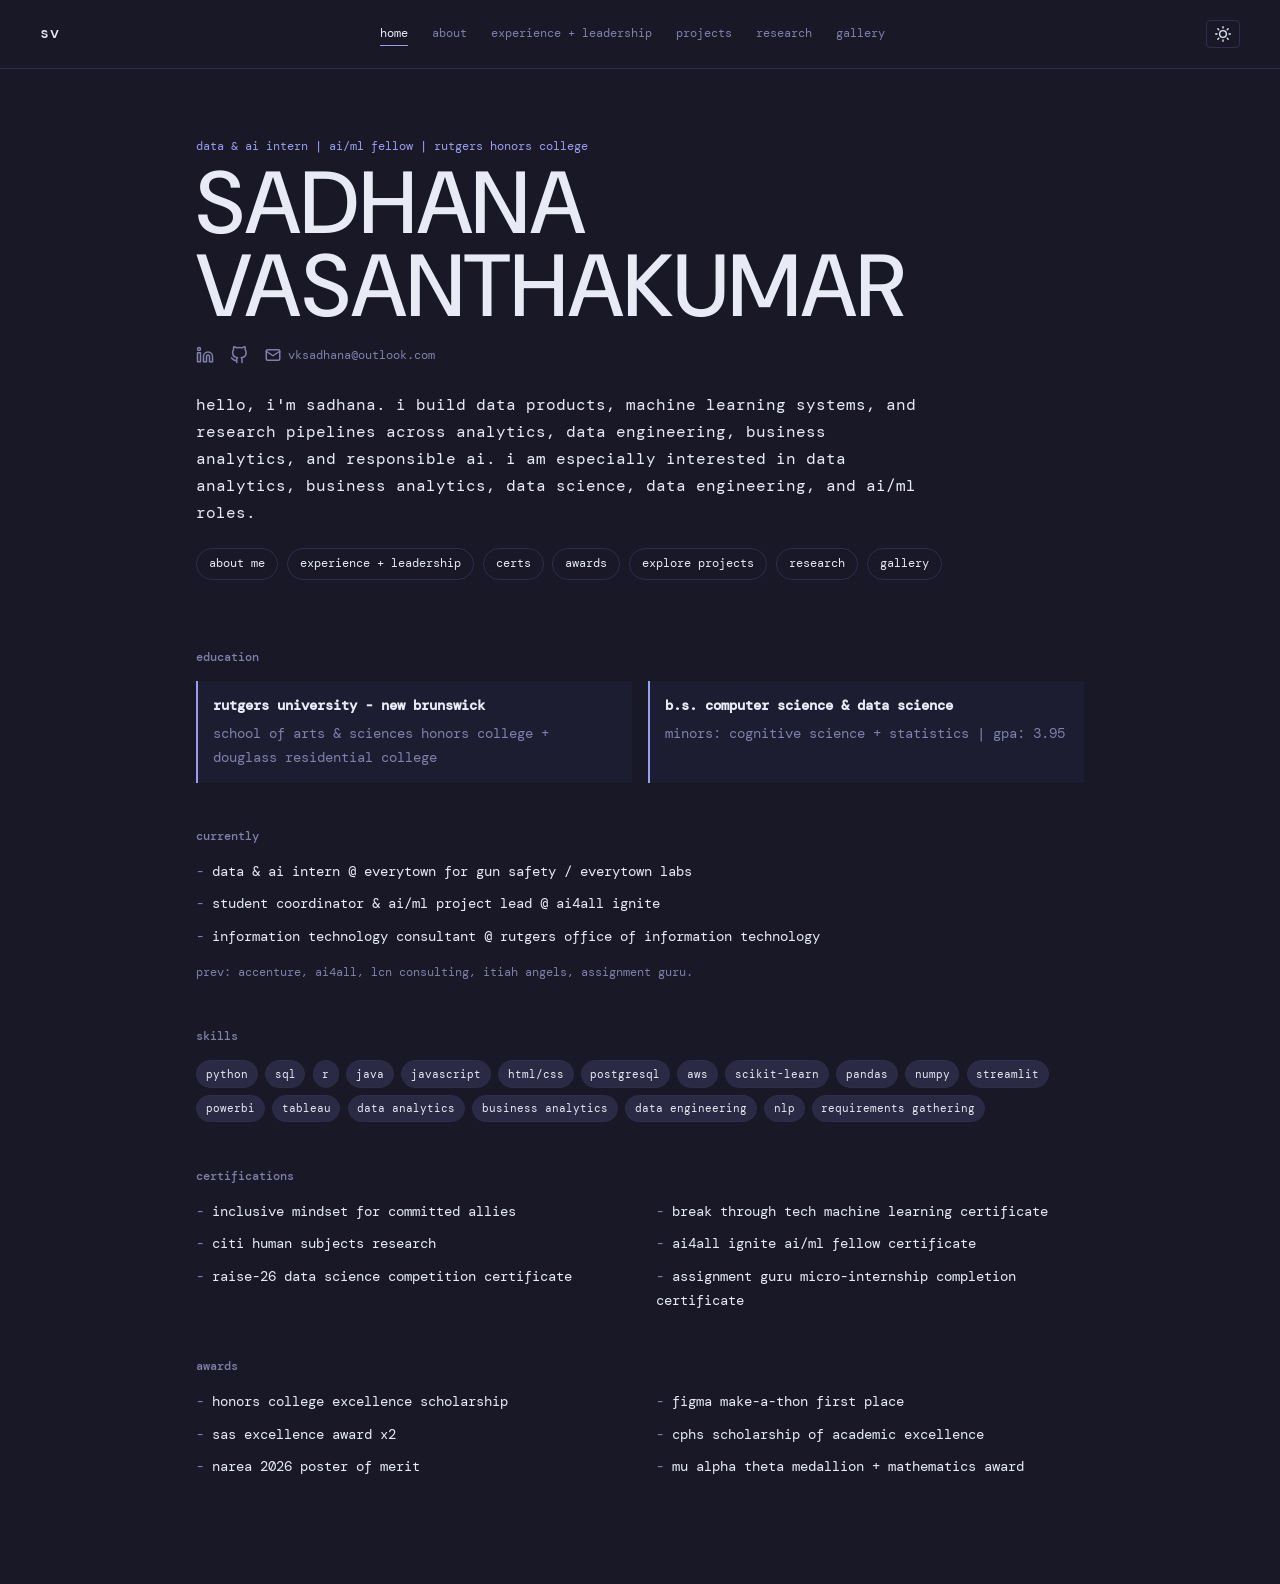
==== commit a2adcb42: "Add files via upload" ====
--- a/index.html
+++ b/index.html
@@ -1,5 +1,5 @@
 <!DOCTYPE html>
-<html lang="en" data-theme="light">
+<html lang="en" data-theme="dark">
 <head>
     <meta charset="UTF-8">
     <meta name="viewport" content="width=device-width, initial-scale=1.0">
@@ -41,17 +41,22 @@
                 <a href="https://github.com/vksadhana" target="_blank" rel="noopener noreferrer" aria-label="github">
                     <svg xmlns="http://www.w3.org/2000/svg" width="18" height="18" viewBox="0 0 24 24" fill="none" stroke="currentColor" stroke-width="2" stroke-linecap="round" stroke-linejoin="round"><path d="M9 19c-5 1.5-5-2.5-7-3m14 6v-3.87a3.37 3.37 0 0 0-.94-2.61c3.14-.35 6.44-1.54 6.44-7A5.44 5.44 0 0 0 20 4.77 5.07 5.07 0 0 0 19.91 1S18.73.65 16 2.48a13.38 13.38 0 0 0-7 0C6.27.65 5.09 1 5.09 1A5.07 5.07 0 0 0 5 4.77a5.44 5.44 0 0 0-1.5 3.78c0 5.42 3.3 6.61 6.44 7A3.37 3.37 0 0 0 9 18.13V22"></path></svg>
                 </a>
+                <a href="mailto:vksadhana@outlook.com" aria-label="email">
+                    <svg xmlns="http://www.w3.org/2000/svg" width="18" height="18" viewBox="0 0 24 24" fill="none" stroke="currentColor" stroke-width="2" stroke-linecap="round" stroke-linejoin="round"><rect x="3" y="5" width="18" height="14" rx="2"></rect><path d="m3 7 9 6 9-6"></path></svg>
+                    <span>vksadhana@outlook.com</span>
+                </a>
             </div>
 
             <p class="home-bio">
-                hello, i'm sadhana. i build data products, machine learning systems, and research pipelines across analytics, data engineering, and responsible ai. i am especially interested in data analytics, data science, data engineering, and ai/ml roles.
+                hello, i'm sadhana. i build data products, machine learning systems, and research pipelines across analytics, data engineering, business analytics, and responsible ai. i am especially interested in data analytics, business analytics, data science, data engineering, and ai/ml roles.
             </p>
 
             <div class="home-links" aria-label="quick navigation">
+                <a href="about.html">about me</a>
+                <a href="experience.html">experience + leadership</a>
+                <a href="#certifications">certs</a>
+                <a href="#awards">awards</a>
                 <a href="projects.html">explore projects</a>
-                <a href="about.html">about me</a>
-                <a href="experience.html#leadership">leadership</a>
-                <a href="experience.html#work">experience</a>
                 <a href="research.html">research</a>
                 <a href="gallery.html">gallery</a>
             </div>
@@ -66,7 +71,7 @@
                 </div>
                 <div>
                     <strong>b.s. computer science & data science</strong>
-                    <span>minors: cognitive science + statistics | gpa: 3.95 | expected may 2028</span>
+                    <span>minors: cognitive science + statistics | gpa: 3.95</span>
                 </div>
             </div>
         </section>
@@ -75,10 +80,10 @@
             <h2>currently</h2>
             <ul class="compact-list">
                 <li>data & ai intern @ everytown for gun safety / everytown labs</li>
-                <li>ai/ml fellow @ accenture x break through tech ai studio</li>
                 <li>student coordinator & ai/ml project lead @ ai4all ignite</li>
                 <li>information technology consultant @ rutgers office of information technology</li>
             </ul>
+            <p class="prev-line">prev: accenture, ai4all, lcn consulting, itiah angels, assignment guru.</p>
         </section>
 
         <section class="home-panel">
@@ -86,19 +91,29 @@
             <div class="skill-cloud">
                 <span>python</span><span>sql</span><span>r</span><span>java</span><span>javascript</span><span>html/css</span>
                 <span>postgresql</span><span>aws</span><span>scikit-learn</span><span>pandas</span><span>numpy</span><span>streamlit</span>
-                <span>powerbi</span><span>tableau</span><span>data analytics</span><span>data engineering</span><span>nlp</span><span>requirements gathering</span>
+                <span>powerbi</span><span>tableau</span><span>data analytics</span><span>business analytics</span><span>data engineering</span><span>nlp</span><span>requirements gathering</span>
             </div>
         </section>
 
-        <section class="home-panel">
-            <h2>awards + certifications</h2>
+        <section id="certifications" class="home-panel">
+            <h2>certifications</h2>
+            <ul class="compact-list two-col">
+                <li>inclusive mindset for committed allies</li>
+                <li>citi human subjects research</li>
+                <li>raise-26 data science competition certificate</li>
+                <li>break through tech machine learning certificate</li>
+                <li>ai4all ignite ai/ml fellow certificate</li>
+                <li>assignment guru micro-internship completion certificate</li>
+            </ul>
+        </section>
+
+        <section id="awards" class="home-panel">
+            <h2>awards</h2>
             <ul class="compact-list two-col">
                 <li>honors college excellence scholarship</li>
                 <li>sas excellence award x2</li>
                 <li>narea 2026 poster of merit</li>
-                <li>raise-26 data science competition top 3 finalist</li>
                 <li>figma make-a-thon first place</li>
-                <li>inclusive mindset for committed allies certification</li>
                 <li>cphs scholarship of academic excellence</li>
                 <li>mu alpha theta medallion + mathematics award</li>
             </ul>
--- a/style.css
+++ b/style.css
@@ -230,6 +230,11 @@
     margin: 0;
 }
 
+.social-links a span {
+    font-size: 0.74rem;
+    margin-left: 0.35rem;
+}
+
 /* ===== DIM ===== */
 .dim {
     color: var(--dim);
@@ -802,6 +807,12 @@
     margin-top: 2.7rem;
 }
 
+.prev-line {
+    color: var(--dim);
+    font-size: 0.78rem;
+    margin-top: 0.8rem;
+}
+
 .home-panel h2,
 .section-block h2 {
     color: var(--dim);
@@ -857,8 +868,8 @@
 }
 
 .about-page .about-grid {
-    grid-template-columns: minmax(240px, 0.82fr) minmax(0, 1.18fr);
-    gap: 2.2rem;
+    grid-template-columns: minmax(240px, 0.78fr) minmax(0, 1.22fr);
+    gap: 3rem;
     align-items: stretch;
 }
 
@@ -876,7 +887,11 @@
     display: grid;
     grid-template-columns: repeat(auto-fit, minmax(220px, 1fr));
     gap: 0.85rem;
-    margin-top: 2.5rem;
+    margin: 2.5rem auto 0;
+}
+
+.info-board {
+    max-width: 820px;
 }
 
 .info-board div {
@@ -884,6 +899,7 @@
     border-radius: 6px;
     padding: 0.9rem;
     background: color-mix(in srgb, var(--bg-secondary) 45%, transparent);
+    text-align: center;
 }
 
 .info-board h2 {
@@ -930,6 +946,39 @@
     padding: 1rem 1.1rem;
 }
 
+.logo-card {
+    display: grid;
+    grid-template-columns: 58px minmax(0, 1fr);
+    gap: 1rem;
+    align-items: start;
+}
+
+.org-logo {
+    width: 46px;
+    height: 46px;
+    object-fit: contain;
+    border: 1px solid var(--border);
+    border-radius: 8px;
+    background: var(--bg);
+    padding: 0.45rem;
+    justify-self: center;
+}
+
+.logo-fallback {
+    align-items: center;
+    color: var(--accent);
+    display: flex;
+    font-family: var(--font-sans);
+    font-size: 0.92rem;
+    font-weight: 500;
+    justify-content: center;
+    text-transform: uppercase;
+}
+
+.exp-body {
+    min-width: 0;
+}
+
 .exp-role {
     font-family: var(--font-sans);
     font-size: clamp(1rem, 1.8vw, 1.2rem);
@@ -938,6 +987,14 @@
 
 .exp-desc {
     max-width: 880px;
+}
+
+.activity-board {
+    margin-top: 1.6rem;
+    border: 1px solid var(--border);
+    border-radius: 8px;
+    padding: 1rem 1.1rem;
+    background: color-mix(in srgb, var(--bg-secondary) 28%, transparent);
 }
 
 .page-heading-row {
@@ -980,8 +1037,9 @@
 }
 
 .research-card.compact {
-    grid-template-columns: 76px minmax(0, 1fr);
-    padding: 1rem;
+    grid-template-columns: 96px minmax(0, 1fr);
+    padding: 1.05rem;
+    align-items: start;
 }
 
 .research-card.highlight {
@@ -990,7 +1048,6 @@
 
 .logo-slot {
     align-items: center;
-    aspect-ratio: 1;
     background: var(--bg-secondary);
     border: 1px solid var(--border);
     border-radius: 8px;
@@ -999,7 +1056,15 @@
     font-family: var(--font-sans);
     font-size: 1.05rem;
     justify-content: center;
+    min-height: 88px;
+    padding: 0.8rem;
     text-transform: uppercase;
+}
+
+.logo-slot img {
+    max-width: 58px;
+    max-height: 58px;
+    object-fit: contain;
 }
 
 details {
@@ -1064,6 +1129,15 @@
     }
 
     .logo-slot {
-        width: 72px;
-    }
-}
+        width: 86px;
+        min-height: 72px;
+    }
+
+    .logo-card {
+        grid-template-columns: 1fr;
+    }
+
+    .org-logo {
+        justify-self: start;
+    }
+}
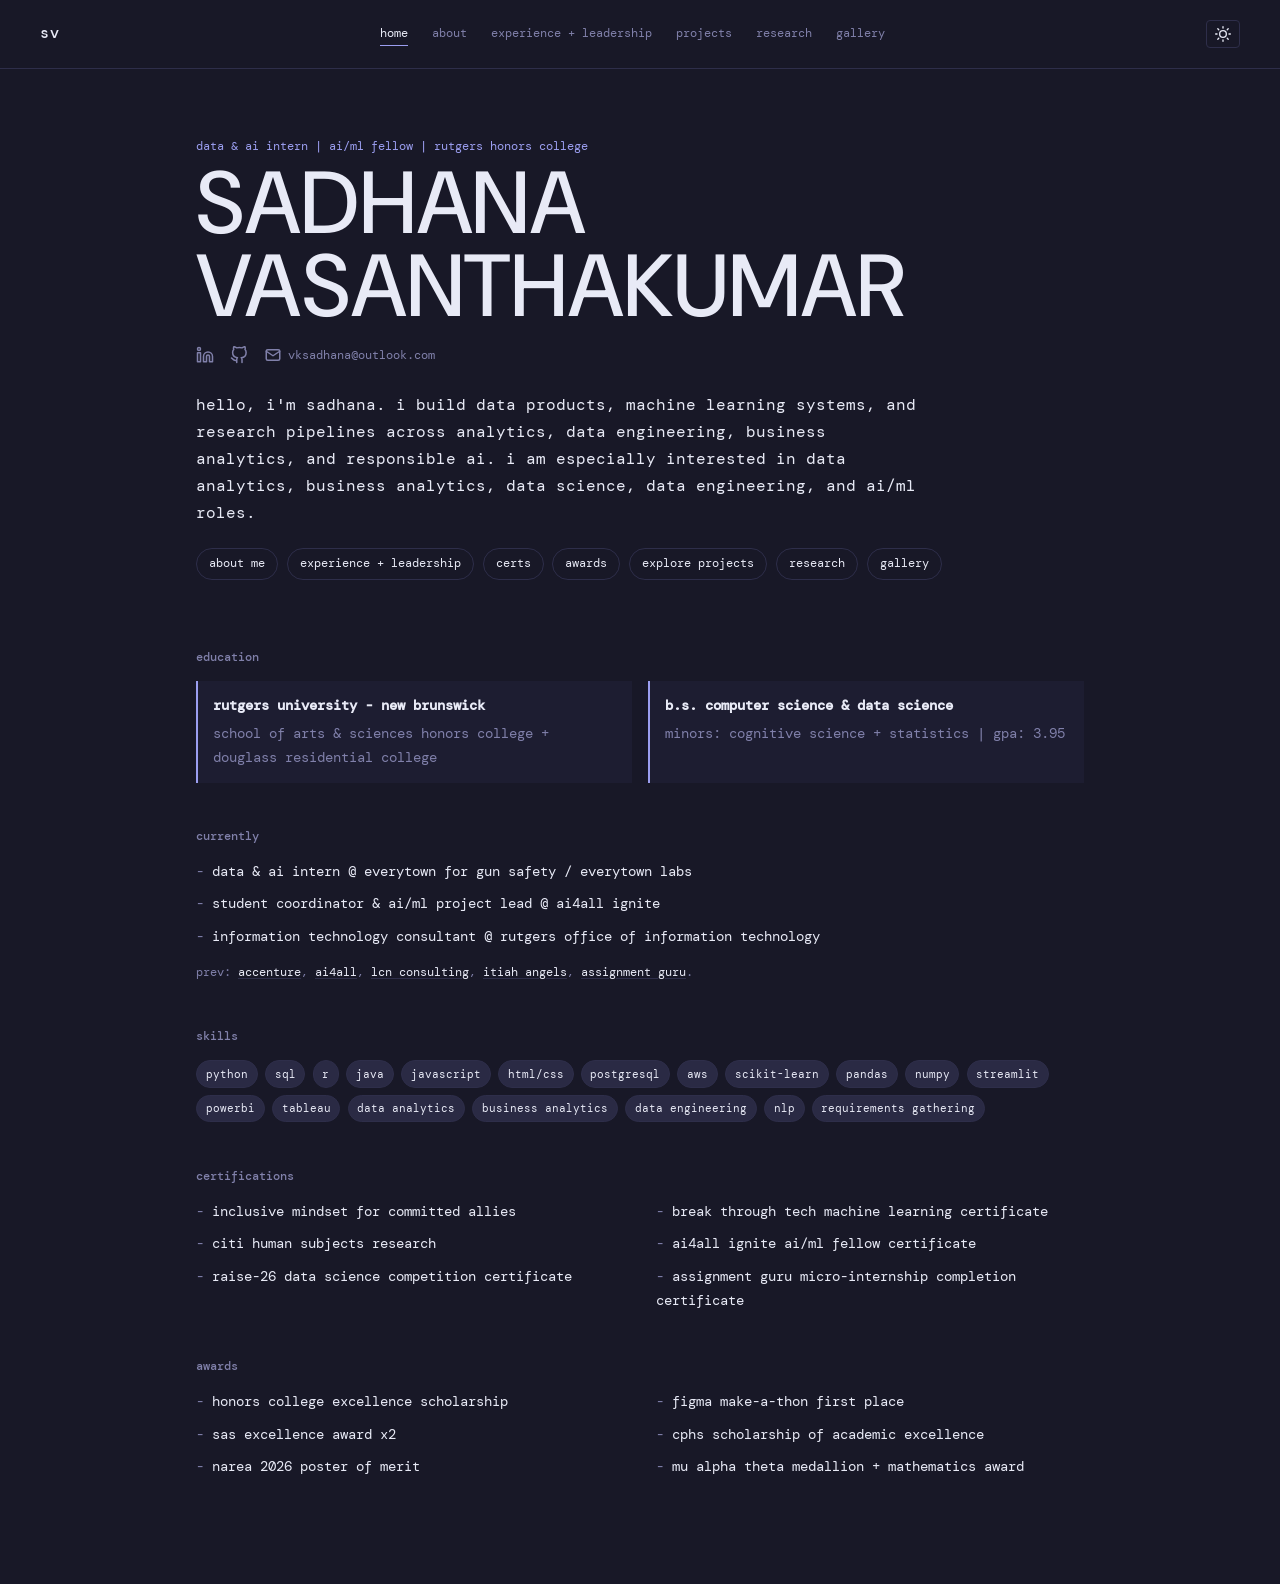
==== commit 748b3ca3: "Update previous experience section with links" ====
--- a/index.html
+++ b/index.html
@@ -83,7 +83,14 @@
                 <li>student coordinator & ai/ml project lead @ ai4all ignite</li>
                 <li>information technology consultant @ rutgers office of information technology</li>
             </ul>
-            <p class="prev-line">prev: accenture, ai4all, lcn consulting, itiah angels, assignment guru.</p>
+            <p class="prev-line">
+                prev:
+                <a href="https://www.accenture.com" target="_blank" rel="noopener" data-tooltip="ai/ml fellow, predictive maintenance, top 3 @ btt ai studio">accenture</a>,
+                <a href="https://ai-4-all.org/" target="_blank" rel="noopener" data-tooltip="ai/ml fellow & team lead, fraud detection system">ai4all</a>,
+                <a href="https://www.lcnconsulting.com/" target="_blank" rel="noopener" data-tooltip="business analytics & software engineering extern">lcn consulting</a>,
+                <a href="https://www.itiah.org/" target="_blank" rel="noopener" data-tooltip="data scientist intern, impact dashboards">itiah angels</a>,
+                <a href="https://www.assignmentguru.com/" target="_blank" rel="noopener" data-tooltip="data structures assignment developer, micro-internship">assignment guru</a>.
+            </p>
         </section>
 
         <section class="home-panel">
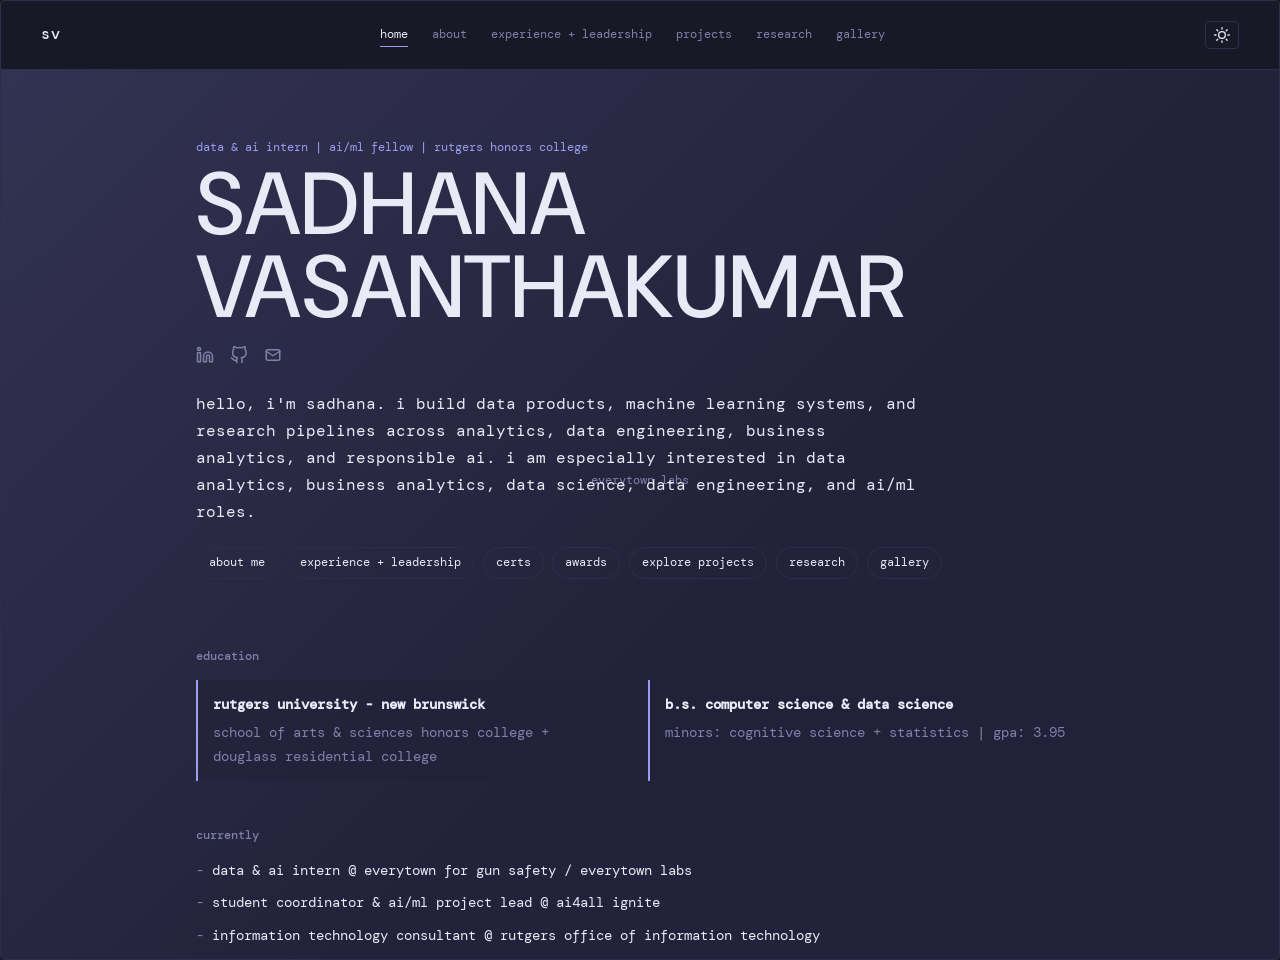
==== commit a41d0764: "Update index.html" ====
--- a/index.html
+++ b/index.html
@@ -1,4 +1,4 @@
-<!DOCTYPE html>
+<div class="gallery-item" data-fallback="everytown labs"><!DOCTYPE html>
 <html lang="en" data-theme="dark">
 <head>
     <meta charset="UTF-8">
@@ -43,7 +43,6 @@
                 </a>
                 <a href="mailto:vksadhana@outlook.com" aria-label="email">
                     <svg xmlns="http://www.w3.org/2000/svg" width="18" height="18" viewBox="0 0 24 24" fill="none" stroke="currentColor" stroke-width="2" stroke-linecap="round" stroke-linejoin="round"><rect x="3" y="5" width="18" height="14" rx="2"></rect><path d="m3 7 9 6 9-6"></path></svg>
-                    <span>vksadhana@outlook.com</span>
                 </a>
             </div>
 
--- a/style.css
+++ b/style.css
@@ -666,6 +666,27 @@
     object-fit: cover;
 }
 
+.gallery-item::before {
+    content: attr(data-fallback);
+    position: absolute;
+    inset: 0;
+    display: flex;
+    align-items: center;
+    justify-content: center;
+    color: var(--dim);
+    font-size: 0.75rem;
+    text-align: center;
+    padding: 1rem;
+    background:
+        linear-gradient(135deg, color-mix(in srgb, var(--accent) 14%, transparent), transparent 58%),
+        var(--bg-secondary);
+}
+
+.gallery-item img {
+    position: relative;
+    z-index: 1;
+}
+
 .gallery-placeholder {
     width: 100%;
     height: 100%;
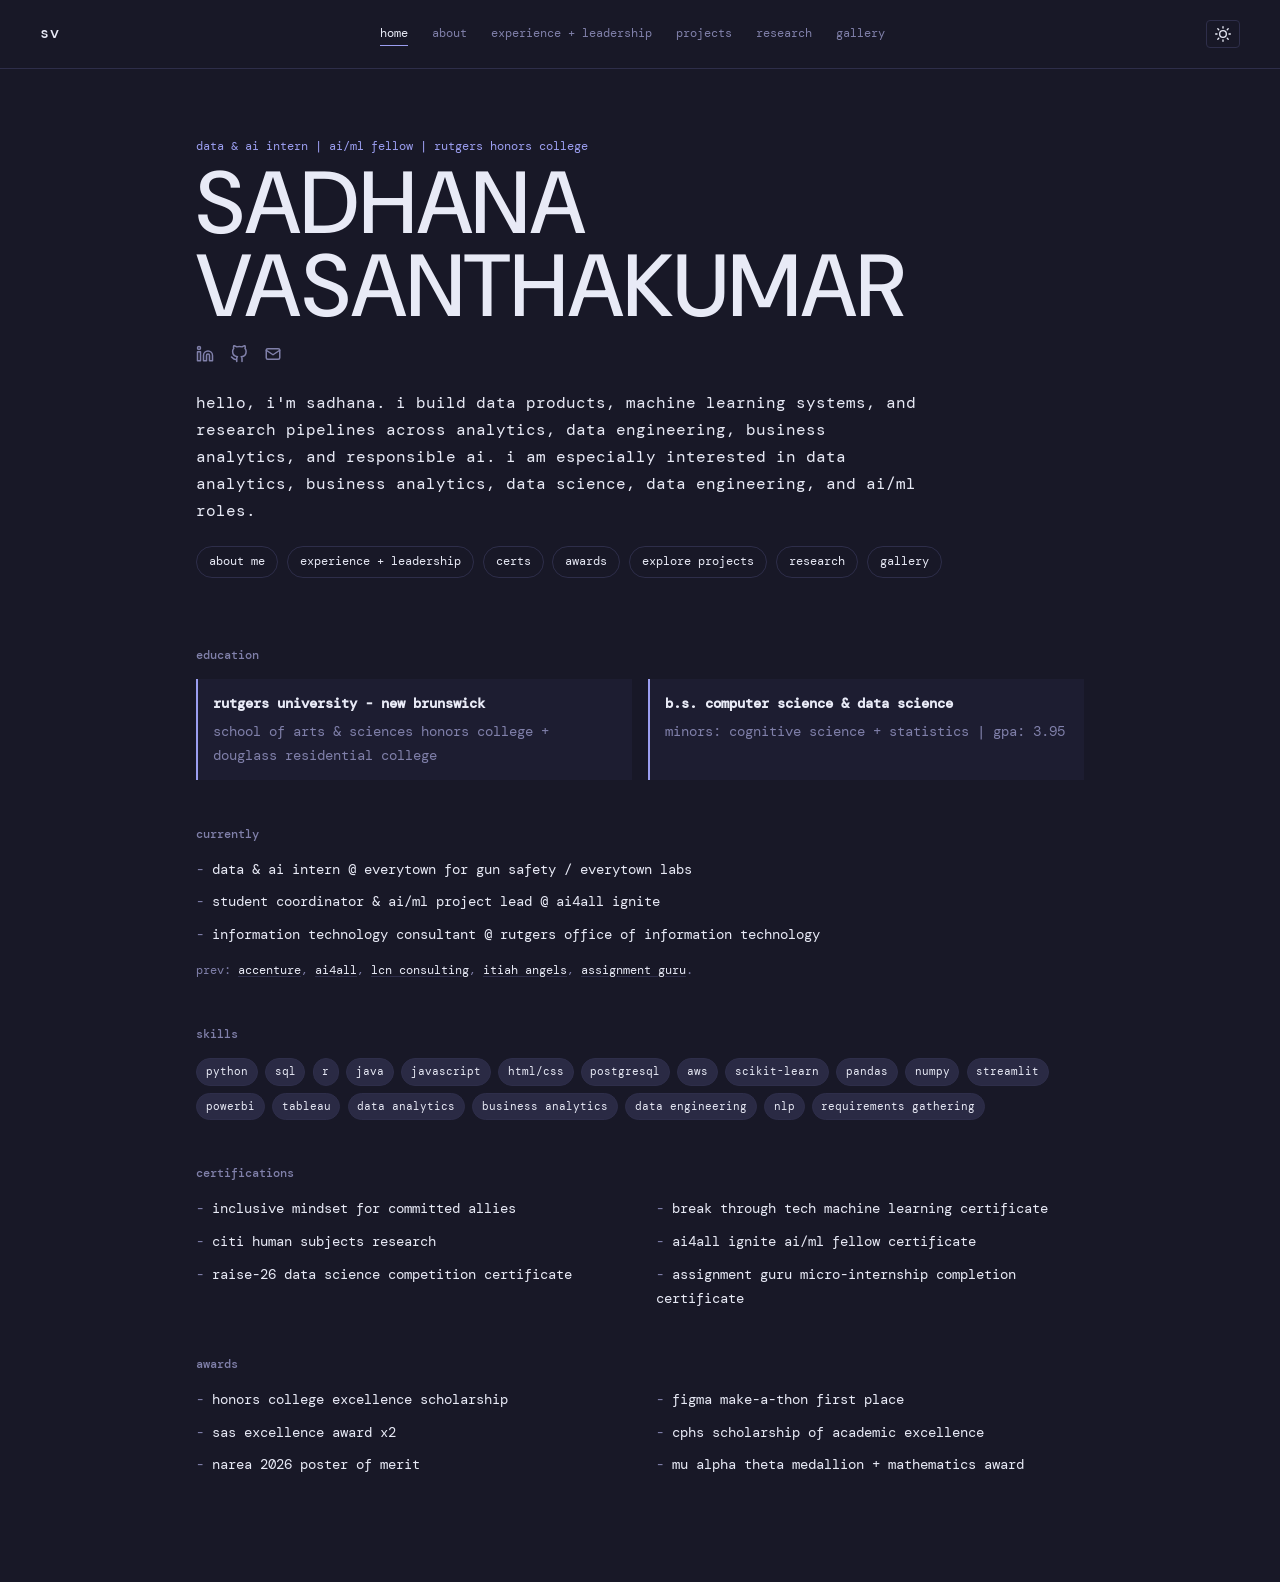
==== commit 716cfe0d: "Fix DOCTYPE declaration in index.html" ====
--- a/index.html
+++ b/index.html
@@ -1,4 +1,4 @@
-<div class="gallery-item" data-fallback="everytown labs"><!DOCTYPE html>
+<!DOCTYPE html>
 <html lang="en" data-theme="dark">
 <head>
     <meta charset="UTF-8">
